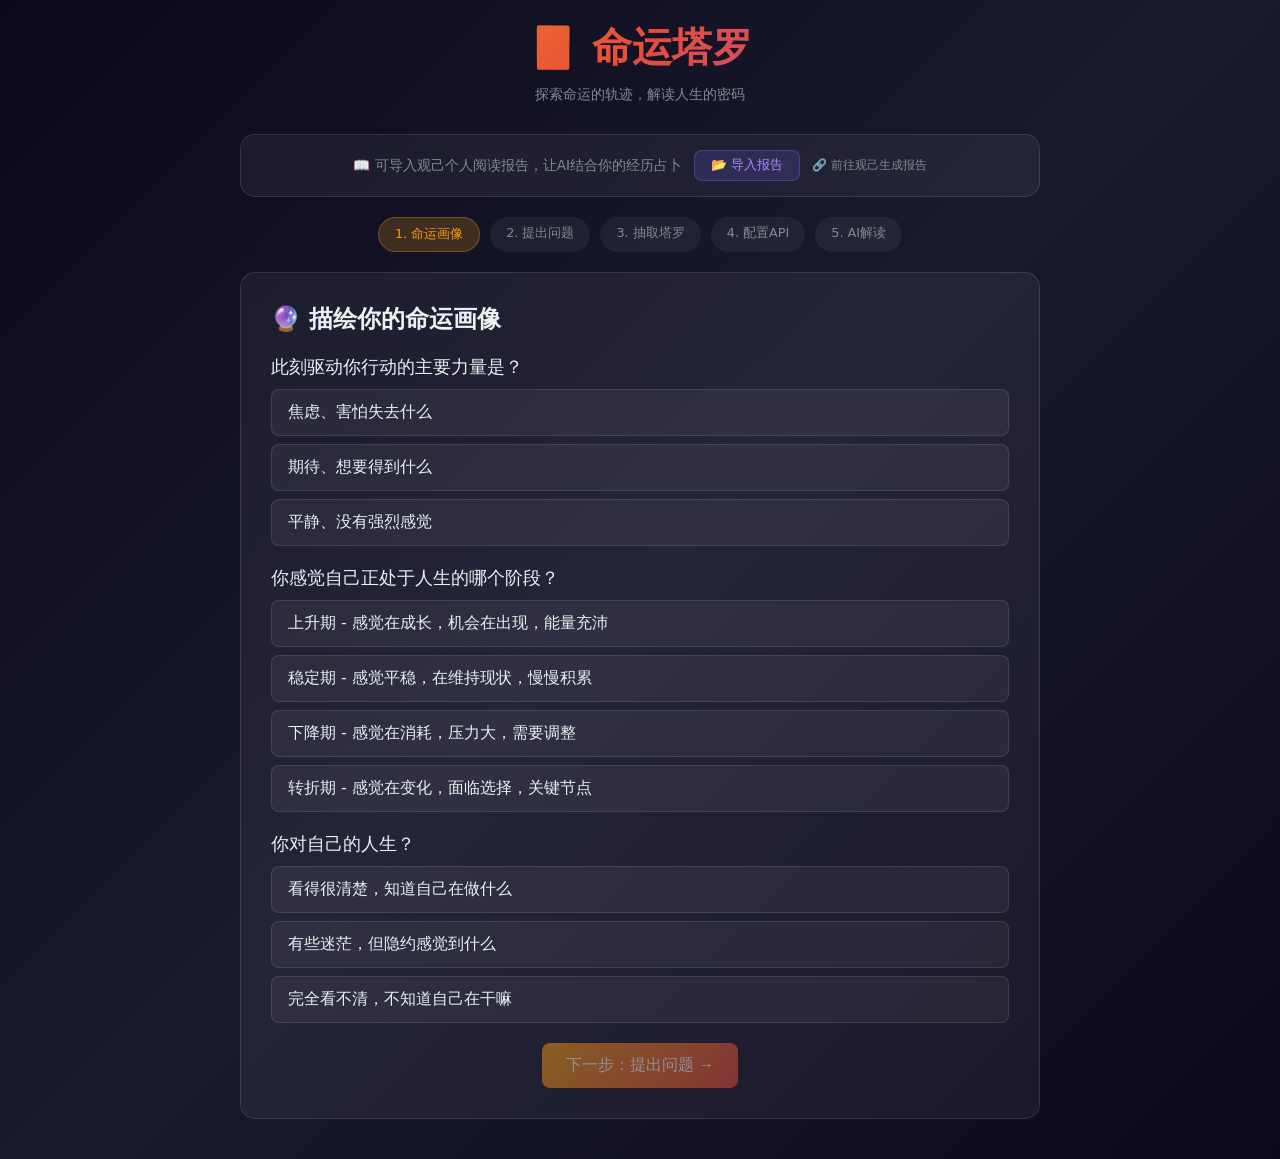
==== tarot/index.html @ 1fd36b91 "2026-6-22 13:52" ====
<!DOCTYPE html>
<html lang="zh-CN">
<head>
    <meta charset="UTF-8">
    <meta name="viewport" content="width=device-width, initial-scale=1.0">
    <title>命运塔罗 - 纯前端版</title>
    <!-- html2canvas 内联 -->
    <script>
    // localStorage 安全封装：在沙盒环境下降级为内存存储
    const Storage = (() => {
        let memory = {};
        try {
            const test = '__storage_test__';
            localStorage.setItem(test, test);
            localStorage.removeItem(test);
            return localStorage;
        } catch(e) {
            console.warn('localStorage 不可用，降级为内存存储');
            return {
                getItem: key => memory[key] ?? null,
                setItem: (key, val) => { memory[key] = String(val); },
                removeItem: key => { delete memory[key]; }
            };
        }
    })();
    </script>
    <style>
        * { margin: 0; padding: 0; box-sizing: border-box; }
        body {
            font-family: 'Segoe UI', system-ui, -apple-system, sans-serif;
            background: linear-gradient(135deg, #0a0a1a 0%, #1a1a2e 50%, #0a0a1a 100%);
            color: #ecf0f1;
            min-height: 100vh;
            display: flex;
            justify-content: center;
            align-items: flex-start;
            padding: 20px;
        }
        .container {
            max-width: 800px;
            width: 100%;
        }
        h1 {
            text-align: center;
            font-size: 2.5em;
            margin-bottom: 10px;
            background: linear-gradient(135deg, #f39c12, #e74c3c, #9b59b6);
            -webkit-background-clip: text;
            -webkit-text-fill-color: transparent;
            background-clip: text;
        }
        .subtitle {
            text-align: center;
            color: #7f8c8d;
            margin-bottom: 30px;
            font-size: 0.9em;
        }
        .card {
            background: rgba(255,255,255,0.05);
            border-radius: 15px;
            padding: 30px;
            margin-bottom: 20px;
            border: 1px solid rgba(255,255,255,0.1);
        }
        .step {
            display: flex;
            justify-content: center;
            margin-bottom: 20px;
            gap: 10px;
        }
        .step-item {
            padding: 8px 16px;
            border-radius: 20px;
            background: rgba(255,255,255,0.05);
            color: #7f8c8d;
            font-size: 0.8em;
            transition: all 0.3s;
        }
        .step-item.active {
            background: rgba(243,156,18,0.2);
            color: #f39c12;
            border: 1px solid rgba(243,156,18,0.3);
        }
        .step-item.completed {
            background: rgba(46,204,113,0.2);
            color: #2ecc71;
        }
        .question {
            margin-bottom: 20px;
        }
        .question-title {
            font-size: 1.1em;
            margin-bottom: 10px;
            color: #ecf0f1;
        }
        .options {
            display: flex;
            flex-direction: column;
            gap: 8px;
        }
        .option {
            padding: 12px 16px;
            border-radius: 8px;
            background: rgba(255,255,255,0.05);
            border: 1px solid rgba(255,255,255,0.1);
            cursor: pointer;
            transition: all 0.3s;
        }
        .option:hover {
            background: rgba(243,156,18,0.1);
            border-color: rgba(243,156,18,0.3);
        }
        .option.selected {
            background: rgba(243,156,18,0.2);
            border-color: #f39c12;
            color: #f39c12;
        }
        .input-group {
            margin-bottom: 20px;
        }
        .input-group label {
            display: block;
            margin-bottom: 8px;
            color: #bdc3c7;
        }
        .input-group input, .input-group textarea, .input-group select {
            width: 100%;
            padding: 12px;
            border-radius: 8px;
            background: rgba(255,255,255,0.05);
            border: 1px solid rgba(255,255,255,0.15);
            color: #ecf0f1;
            font-size: 1em;
        }
        .input-group select {
            cursor: pointer;
            appearance: auto;
            -webkit-appearance: auto;
        }
        .input-group select option {
            background: #1a1a2e;
            color: #ecf0f1;
            padding: 8px;
        }
        .input-group textarea {
            min-height: 80px;
            resize: vertical;
        }
        .buttons {
            display: flex;
            gap: 15px;
            justify-content: center;
            margin-top: 20px;
        }
        .btn {
            padding: 12px 24px;
            border-radius: 8px;
            border: none;
            font-size: 1em;
            cursor: pointer;
            transition: all 0.3s;
            background: linear-gradient(135deg, #f39c12, #e74c3c);
            color: white;
        }
        .btn:hover { transform: translateY(-2px); box-shadow: 0 5px 15px rgba(243,156,18,0.3); }
        .btn:disabled { opacity: 0.5; cursor: not-allowed; transform: none; }
        .btn-secondary {
            background: rgba(255,255,255,0.1);
            border: 1px solid rgba(255,255,255,0.2);
        }
        .btn-secondary:hover { background: rgba(255,255,255,0.15); }
        .cards-display {
            display: flex;
            justify-content: center;
            gap: 20px;
            margin-bottom: 30px;
            flex-wrap: wrap;
        }
        .tarot-card {
            width: 180px;
            height: 280px;
            border-radius: 15px;
            display: flex;
            flex-direction: column;
            align-items: center;
            justify-content: center;
            transition: all 0.5s;
            cursor: pointer;
            border: 3px solid rgba(255,255,255,0.1);
            position: relative;
            overflow: hidden;
            perspective: 800px;
            transform-style: preserve-3d;
        }
        .tarot-card .card-inner {
            width: 100%; height: 100%;
            position: relative;
            transform-style: preserve-3d;
            transition: transform 0.8s cubic-bezier(0.4, 0, 0.2, 1);
        }
        .tarot-card .card-front, .tarot-card .card-back {
            position: absolute; width: 100%; height: 100%;
            backface-visibility: hidden;
            border-radius: 12px;
            display: flex; flex-direction: column;
            align-items: center; justify-content: center;
        }
        .tarot-card .card-back {
            background: linear-gradient(135deg, #2c3e50, #34495e);
        }
        .tarot-card .card-front {
            background: linear-gradient(135deg, #f39c12, #e74c3c);
            transform: rotateY(180deg);
        }
        .tarot-card.revealed .card-inner {
            transform: rotateY(180deg);
        }
        .tarot-card.revealed { border-color: #f39c12; }
        .tarot-card:hover {
            transform: translateY(-10px);
            box-shadow: 0 15px 40px rgba(243, 156, 18, 0.4);
        }
        /* 洗牌动画：散开 → 旋转 → 聚拢 */
        @keyframes shuffleAnim {
            0%   { transform: translateX(0) rotate(0deg) scale(1); }
            15%  { transform: translateX(-40px) rotate(-8deg) scale(0.95); }
            30%  { transform: translateX(35px) rotate(6deg) scale(0.95); }
            45%  { transform: translateX(-20px) rotate(-4deg) scale(0.97); }
            60%  { transform: translateX(25px) rotate(3deg) scale(0.97); }
            75%  { transform: translateX(-10px) rotate(-2deg) scale(0.99); }
            100% { transform: translateX(0) rotate(0deg) scale(1); }
        }
        .tarot-card.shuffling {
            animation: shuffleAnim 0.8s cubic-bezier(0.25, 0.46, 0.45, 0.94);
        }
        /* 翻牌闪光效果 */
        @keyframes cardGlow {
            0%   { box-shadow: 0 0 0 rgba(243,156,18,0); }
            50%  { box-shadow: 0 0 30px rgba(243,156,18,0.6); }
            100% { box-shadow: 0 0 0 rgba(243,156,18,0); }
        }
        .tarot-card.glow {
            animation: cardGlow 0.6s ease-out;
        }
        /* fade in for result */
        @keyframes fadeInUp {
            from { opacity: 0; transform: translateY(20px); }
            to { opacity: 1; transform: translateY(0); }
        }
        .reading-section { animation: fadeInUp 0.5s ease-out; }
        .card-position {
            position: absolute;
            top: 15px;
            font-size: 0.9em;
            color: rgba(255,255,255,0.7);
        }
        .card-name {
            font-size: 1.1em;
            text-align: center;
            padding: 0 15px;
            font-weight: bold;
            color: white;
            text-shadow: 0 2px 4px rgba(0,0,0,0.3);
        }
        .card-meaning {
            font-size: 0.8em;
            text-align: center;
            padding: 0 15px;
            color: rgba(255,255,255,0.9);
            margin-top: 5px;
        }
        .loading {
            text-align: center;
            padding: 40px;
        }
        .loading-spinner {
            width: 50px;
            height: 50px;
            border: 3px solid rgba(243,156,18,0.3);
            border-top-color: #f39c12;
            border-radius: 50%;
            animation: spin 1s linear infinite;
            margin: 0 auto 20px;
        }
        @keyframes spin { to { transform: rotate(360deg); } }
        .reading-result { margin-top: 20px; }
        .reading-actions { display: flex; flex-wrap: wrap; gap: 8px; justify-content: center; }
        .reading-actions .btn { flex: 1; min-width: 120px; }
        .reading-section {
            margin-bottom: 20px;
            padding: 20px;
            background: rgba(255,255,255,0.03);
            border-radius: 12px;
            border-left: 3px solid #f39c12;
        }
        .reading-section h3 {
            color: #f39c12;
            margin-bottom: 10px;
        }
        .hidden { display: none !important; }

        /* Dynamic atmosphere overlay */
        #atmosphere-overlay {
            position: fixed; top:0; left:0; right:0; bottom:0;
            pointer-events: none; z-index: 0;
            transition: background 1.5s ease;
        }
        #atmosphere-tip {
            position: fixed; bottom: 20px; left: 50%; transform: translateX(-50%);
            background: rgba(108,92,231,0.15); border: 1px solid rgba(108,92,231,0.3);
            border-radius: 20px; padding: 8px 20px;
            color: #a78bfa; font-size: 0.85em; z-index: 100;
            opacity: 0; transition: opacity 0.8s;
            pointer-events: none; white-space: nowrap;
        }
        #atmosphere-tip.show { opacity: 1; }

        /* 冥想引导遮罩 */
        #meditation-overlay {
            position: fixed; top: 0; left: 0; right: 0; bottom: 0;
            background: rgba(10, 10, 26, 0.95);
            z-index: 200; display: none;
            flex-direction: column; align-items: center; justify-content: center;
        }
        #meditation-overlay.active { display: flex; }
        .meditation-text {
            color: #a78bfa; font-size: 1.3em;
            text-align: center; padding: 0 30px;
            opacity: 0; transition: opacity 1s ease;
        }
        .meditation-text.visible { opacity: 1; }
        .breathing-circle {
            width: 80px; height: 80px; border-radius: 50%;
            border: 2px solid rgba(167, 139, 250, 0.5);
            margin-top: 40px;
            animation: breathe 4s ease-in-out infinite;
        }
        @keyframes breathe {
            0%, 100% { transform: scale(0.8); border-color: rgba(167, 139, 250, 0.3); }
            50% { transform: scale(1.2); border-color: rgba(243, 156, 18, 0.6); }
        }
        .meditation-countdown {
            color: rgba(255,255,255,0.3); font-size: 0.9em; margin-top: 20px;
        }

        /* 牌面氛围特效：模糊/噪点/光晕 */
        #card-atmosphere {
            position: fixed; top: 0; left: 0; right: 0; bottom: 0;
            pointer-events: none; z-index: 1; transition: all 1.5s ease;
        }
        #card-atmosphere.fog { filter: blur(1px); background: rgba(52,73,94,0.08); }
        #card-atmosphere.dark { background: radial-gradient(circle at 50% 50%, rgba(0,0,0,0.15) 0%, transparent 70%); }
        #card-atmosphere.glow {
            background: radial-gradient(circle at 50% 40%, rgba(243,156,18,0.12) 0%, rgba(46,204,113,0.06) 40%, transparent 70%);
            animation: glowPulse 3s ease-in-out infinite;
        }
        @keyframes glowPulse {
            0%, 100% { opacity: 0.6; }
            50% { opacity: 1; }
        }
        #card-atmosphere.noise {
            background-image: url("data:image/svg+xml,%3Csvg viewBox='0 0 200 200' xmlns='http://www.w3.org/2000/svg'%3E%3Cfilter id='n'%3E%3CfeTurbulence type='fractalNoise' baseFrequency='0.8' numOctaves='4' stitchTiles='stitch'/%3E%3C/filter%3E%3Crect width='100%25' height='100%25' filter='url(%23n)' opacity='0.05'/%3E%3C/svg%3E");
            opacity: 0.5;
        }

        @media (max-width: 768px) {
            body { padding: 12px; }
            h1 { font-size: 1.6em; margin-bottom: 6px; }
            .subtitle { font-size: 0.8em; margin-bottom: 20px; }
            .card { padding: 20px 16px; border-radius: 12px; }
            .step { gap: 4px; flex-wrap: nowrap; overflow-x: auto; -webkit-overflow-scrolling: touch; padding-bottom: 4px; }
            .step-item { padding: 6px 10px; font-size: 0.7em; white-space: nowrap; flex-shrink: 0; }
            .question-title { font-size: 1em; }
            .option { padding: 10px 14px; font-size: 0.9em; }
            .input-group label { font-size: 0.9em; }
            .input-group input, .input-group textarea, .input-group select { font-size: 0.9em; padding: 10px; }
            .input-group textarea { min-height: 70px; }
            .btn { padding: 10px 18px; font-size: 0.9em; }
            .buttons { gap: 10px; flex-wrap: wrap; }
            .buttons .btn { flex: 1; min-width: 100px; }
            .tarot-card { width: 110px; height: 175px; border-radius: 10px; }
            .tarot-card .card-back, .tarot-card .card-front { border-radius: 8px; }
            .cards-display { gap: 8px; }
            .card-name { font-size: 0.8em; padding: 0 8px; }
            .card-meaning { font-size: 0.65em; padding: 0 8px; }
            .card-position { font-size: 0.75em; top: 10px; }
            .reading-section { padding: 14px; }
            .reading-section h3 { font-size: 1em; }
            .loading { padding: 30px 20px; }
            .loading-spinner { width: 40px; height: 40px; }
            .meditation-text { font-size: 1.1em; padding: 0 20px; }
            .breathing-circle { width: 60px; height: 60px; margin-top: 30px; }
            /* 报告导入栏移动端 */
            .card[style*="padding:15px 20px"] { padding: 12px 10px !important; }
            .card[style*="padding:15px 20px"] > div { gap: 8px !important; }
            .card[style*="padding:15px 20px"] span { font-size: 0.75em !important; }
            /* API配置详情 */
            #apiModelInfo { font-size: 0.8em !important; padding: 10px !important; }
            #apiModelInfo span { font-size: 0.8em !important; word-break: break-all; }
        }
        @media (max-width: 480px) {
            body { padding: 8px; }
            h1 { font-size: 1.4em; }
            .card { padding: 16px 12px; border-radius: 10px; }
            .step-item { padding: 5px 8px; font-size: 0.65em; }
            .tarot-card { width: 95px; height: 150px; }
            .card-name { font-size: 0.72em; }
            .card-meaning { font-size: 0.6em; }
            .card-position { font-size: 0.7em; top: 8px; }
            .btn { padding: 10px 14px; font-size: 0.85em; }
            .buttons { gap: 6px; }
            .buttons .btn { min-width: 80px; }
            .option { padding: 8px 12px; font-size: 0.85em; }
            .input-group textarea { min-height: 60px; }
            .question-title { font-size: 0.95em; }
            .reading-section { padding: 12px; margin-bottom: 12px; }
            .reading-section h3 { font-size: 0.9em; }
            .loading { padding: 20px 16px; }
            .loading-spinner { width: 32px; height: 32px; }
            .meditation-text { font-size: 1em; padding: 0 16px; }
            .breathing-circle { width: 50px; height: 50px; margin-top: 24px; }
            .meditation-countdown { font-size: 0.8em; }
            /* 解读结果按钮组 */
            .reading-actions .btn { font-size: 0.8em; padding: 8px 10px; min-width: 70px; }
            /* 幸运指引 */
            .reading-section > div[style*="display:flex"] { gap: 12px !important; }
            .reading-section > div[style*="display:flex"] > div { min-width: 80px !important; }
            /* 历史弹窗 */
            #history-modal > div { max-height: 90vh !important; }
            #history-modal > div > div:last-child { max-height: calc(90vh - 60px) !important; padding: 12px 16px !important; }
            .tarot-card:active { transform: translateY(-3px); }
            /* 反馈按钮 */
            #feedback-section button { padding: 6px 12px !important; font-size: 12px !important; margin: 0 3px !important; }
        }
    </style>
</head>
<body>
    <div id="atmosphere-overlay"></div>
    <div id="atmosphere-tip"></div>
    <div id="card-atmosphere"></div>
    <div id="meditation-overlay">
        <div class="meditation-text" id="meditationText">请闭上眼睛，默念你的问题...</div>
        <div class="breathing-circle"></div>
        <div class="meditation-countdown" id="meditationCountdown"></div>
    </div>
    <div class="container">
        <h1>🎴 命运塔罗</h1>
        <p class="subtitle">探索命运的轨迹，解读人生的密码</p>

        <!-- 导入个人阅读报告 -->
        <div class="card" style="padding:15px 20px;text-align:center;">
            <div style="display:flex;align-items:center;justify-content:center;gap:12px;flex-wrap:wrap;">
                <span id="reportStatus" style="font-size:0.85em;color:#7f8c8d;">📖 可导入观己个人阅读报告，让AI结合你的经历占卜</span>
                <input type="file" id="reportFileInput" accept=".md" style="display:none;" onchange="importReportFile(event)">
                <button onclick="document.getElementById('reportFileInput').click()" style="padding:6px 16px;background:rgba(108,92,231,0.2);border:1px solid rgba(108,92,231,0.4);border-radius:8px;color:#a78bfa;cursor:pointer;font-size:0.8em;">📂 导入报告</button>
                <button id="clearReportBtn" onclick="clearReport()" style="display:none;padding:6px 16px;background:rgba(231,76,60,0.15);border:1px solid rgba(231,76,60,0.3);border-radius:8px;color:#e74c3c;cursor:pointer;font-size:0.8em;">✕ 清除</button>
                <a href="https://guanji2-x31vi01fb.maozi.io/app.html" target="_blank" style="font-size:0.75em;color:#7f8c8d;text-decoration:none;">🔗 前往观己生成报告</a>
            </div>
        </div>

        <div class="step">
            <div class="step-item active" id="step1">1. 命运画像</div>
            <div class="step-item" id="step2">2. 提出问题</div>
            <div class="step-item" id="step3">3. 抽取塔罗</div>
            <div class="step-item" id="step4">4. 配置API</div>
            <div class="step-item" id="step5">5. AI解读</div>
        </div>

        <!-- 第一步：命运画像问卷 -->
        <div id="questionnaire" class="card">
            <h2 style="margin-bottom: 20px;">🔮 描绘你的命运画像</h2>

            <div class="question">
                <div class="question-title">此刻驱动你行动的主要力量是？</div>
                <div class="options" data-question="energy">
                    <div class="option" data-value="fear">焦虑、害怕失去什么</div>
                    <div class="option" data-value="hope">期待、想要得到什么</div>
                    <div class="option" data-value="neutral">平静、没有强烈感觉</div>
                </div>
            </div>

            <div class="question">
                <div class="question-title">你感觉自己正处于人生的哪个阶段？</div>
                <div class="options" data-question="timing">
                    <div class="option" data-value="rising">上升期 - 感觉在成长，机会在出现，能量充沛</div>
                    <div class="option" data-value="stable">稳定期 - 感觉平稳，在维持现状，慢慢积累</div>
                    <div class="option" data-value="declining">下降期 - 感觉在消耗，压力大，需要调整</div>
                    <div class="option" data-value="turning">转折期 - 感觉在变化，面临选择，关键节点</div>
                </div>
            </div>

            <div class="question">
                <div class="question-title">你对自己的人生？</div>
                <div class="options" data-question="awareness">
                    <div class="option" data-value="clear">看得很清楚，知道自己在做什么</div>
                    <div class="option" data-value="partial">有些迷茫，但隐约感觉到什么</div>
                    <div class="option" data-value="unclear">完全看不清，不知道自己在干嘛</div>
                </div>
            </div>

            <div class="buttons">
                <button class="btn" id="nextToQuestion" disabled>下一步：提出问题 →</button>
            </div>
        </div>

        <!-- 第二步：提出问题 -->
        <div id="questionInput" class="card hidden">
            <h2>🔮 提出你的问题</h2>

            <div class="reading-result" style="margin-bottom: 25px;">
                <h3 style="color: #f39c12; margin-bottom: 15px;">你的命运画像</h3>
                <p id="fateProfileText" style="line-height: 1.8;"></p>
            </div>

            <div class="input-group">
                <label>你想问什么？（可以是事业、爱情、财富、人生方向等）</label>
                <textarea id="userQuestion" placeholder="例如：我的事业什么时候会成功？"></textarea>
            </div>

            <div class="buttons">
                <button class="btn btn-secondary" id="backToQuestionnaire">← 重新评估</button>
                <button class="btn" id="startReading">开始抽牌占卜 🎴</button>
            </div>
        </div>

        <!-- 第三步：抽牌 -->
        <div id="cardDrawing" class="card hidden">
            <h2>🎴 抽取你的命运之牌</h2>
            <p style="text-align: center; margin-bottom: 30px; color: #bdc3c7;">点击卡牌揭示你的过去、现在和未来</p>

            <div class="cards-display">
                <div class="tarot-card" data-position="past">
                    <div class="card-inner">
                        <div class="card-back">
                            <span class="card-position">过去</span>
                            <div style="font-size:3em;color:rgba(255,255,255,0.15);">?</div>
                        </div>
                        <div class="card-front">
                            <span class="card-position">过去</span>
                            <div class="card-name"></div>
                            <div class="card-meaning"></div>
                        </div>
                    </div>
                </div>
                <div class="tarot-card" data-position="present">
                    <div class="card-inner">
                        <div class="card-back">
                            <span class="card-position">现在</span>
                            <div style="font-size:3em;color:rgba(255,255,255,0.15);">?</div>
                        </div>
                        <div class="card-front">
                            <span class="card-position">现在</span>
                            <div class="card-name"></div>
                            <div class="card-meaning"></div>
                        </div>
                    </div>
                </div>
                <div class="tarot-card" data-position="future">
                    <div class="card-inner">
                        <div class="card-back">
                            <span class="card-position">未来</span>
                            <div style="font-size:3em;color:rgba(255,255,255,0.15);">?</div>
                        </div>
                        <div class="card-front">
                            <span class="card-position">未来</span>
                            <div class="card-name"></div>
                            <div class="card-meaning"></div>
                        </div>
                    </div>
                </div>
            </div>

            <div class="buttons">
                <button class="btn" id="revealAllCards">全部揭示</button>
                <button class="btn hidden" id="getReading" disabled>获取AI解读 🔮</button>
            </div>
        </div>

        <!-- 第四步：API配置 -->
        <div id="apiConfig" class="card hidden">
            <h2>🔑 配置AI模型</h2>
            <p style="text-align:center;margin-bottom:25px;color:#bdc3c7;">选择AI模型并输入你的API Key，用于AI塔罗解读</p>

            <div class="input-group">
                <label>选择AI模型</label>
                <select id="aiModelSelect">
                    <option value="deepseek">DeepSeek</option>
                    <option value="tongyi">通义千问 (阿里百炼)</option>
                    <option value="glm">智谱清言 (GLM-4)</option>
                    <option value="kimi">Kimi (月之暗面)</option>
                    <option value="doubao">豆包 (字节跳动)</option>
                </select>
            </div>

            <div class="input-group">
                <label>API Key</label>
                <input type="password" id="apiKeyInput" placeholder="请输入你的API Key">
                <div style="margin-top:6px;display:flex;gap:12px;align-items:center;flex-wrap:nowrap;">
                    <label style="font-size:0.8em;color:#7f8c8d;cursor:pointer;display:inline-flex;align-items:center;gap:4px;white-space:nowrap;">
                        <input type="checkbox" id="showApiKey" onchange="toggleApiKeyVisibility()"> 显示API Key
                    </label>
                    <label style="font-size:0.8em;color:#7f8c8d;cursor:pointer;display:inline-flex;align-items:center;gap:4px;white-space:nowrap;">
                        <input type="checkbox" id="saveApiKey" checked> 记住API Key
                    </label>
                </div>
            </div>

            <div id="apiModelInfo" style="margin-top:16px;padding:14px;background:rgba(255,255,255,0.03);border-radius:10px;border:1px solid rgba(255,255,255,0.08);font-size:0.85em;color:#7f8c8d;line-height:1.6;"></div>

            <div class="buttons">
                <button class="btn btn-secondary" id="backToCards">← 返回抽牌</button>
                <button class="btn" id="startAIReading">开始AI解读 🔮</button>
            </div>
        </div>

        <!-- 第五步：AI解读 -->
        <div id="aiReading" class="card hidden">
            <div id="readingLoading" class="loading">
                <div class="loading-spinner"></div>
                <p>AI正在为你解读塔罗牌...</p>
            </div>

            <div id="readingContent" class="hidden">
                <h2>✨ 你的塔罗解读</h2>
                <div id="readingResult"></div>

                <div class="buttons reading-actions">
                    <button class="btn" id="copyReading" onclick="copyReadingText()" style="flex:1;min-width:120px;background:rgba(108,92,231,0.2);border:1px solid rgba(108,92,231,0.4);">📋 复制解读</button>
                    <button class="btn" id="savePoster" onclick="saveAsImage()" style="flex:1;min-width:120px;background:rgba(243,156,18,0.2);border:1px solid rgba(243,156,18,0.4);">🖼️ 保存海报</button>
                    <button class="btn" onclick="showHistory()" style="flex:1;min-width:120px;background:rgba(155,89,182,0.2);border:1px solid rgba(155,89,182,0.4);">📜 历史记录</button>
                    <button class="btn" id="newReading" style="flex:1;min-width:120px;">重新占卜</button>
                </div>
            </div>
        </div>
    </div>

    <script>
// ==================== 命运塔罗 - 纯前端版 ====================

// ==================== 1. 配置与常量 ====================

// API配置 - 由用户自行选择模型并输入Key
const AI_MODELS = {
    deepseek: {
        name: 'DeepSeek',
        url: 'https://api.deepseek.com/v1/chat/completions',
        model: 'deepseek-v4-flash',
        info: 'DeepSeek V4 Flash 模型，性价比高，擅长中文理解与推理'
    },
    tongyi: {
        name: '通义千问',
        url: 'https://dashscope.aliyuncs.com/compatible-mode/v1/chat/completions',
        model: 'qwen-plus',
        info: '阿里云百炼平台通义千问Qwen-Plus模型，综合能力强'
    },
    glm: {
        name: '智谱清言',
        url: 'https://open.bigmodel.cn/api/paas/v4/chat/completions',
        model: 'glm-4-flash',
        info: '智谱AI GLM-4-Flash模型，免费调用，响应速度快'
    },
    kimi: {
        name: 'Kimi',
        url: 'https://api.moonshot.cn/v1/chat/completions',
        model: 'moonshot-v1-8k',
        info: '月之暗面Kimi模型，长上下文支持，适合深度对话'
    },
    doubao: {
        name: '豆包',
        url: 'https://ark.cn-beijing.volces.com/api/v3/chat/completions',
        model: 'ep-20250324160125-tpqxk',
        info: '字节跳动豆包Pro模型，推理能力强，性价比高'
    }
};

// 22张大阿尔卡那
const TAROT_CARDS = [
    { name: "观察者觉醒", meaning: "新的视角，重新开始", suit: "风", fortune: "中" },
    { name: "创造之力", meaning: "行动的时候到了", suit: "火", fortune: "吉" },
    { name: "内在声音", meaning: "相信直觉", suit: "水", fortune: "吉" },
    { name: "丰盛时刻", meaning: "能量充足，可以展开", suit: "土", fortune: "吉" },
    { name: "秩序建立", meaning: "建立规则，掌控局面", suit: "火", fortune: "吉" },
    { name: "导师指引", meaning: "寻求智慧，学习成长", suit: "土", fortune: "吉" },
    { name: "命运之恋", meaning: "重要的相遇与选择", suit: "风", fortune: "吉" },
    { name: "勇者之车", meaning: "勇往直前，突破障碍", suit: "水", fortune: "吉" },
    { name: "平衡之道", meaning: "调整心态，寻找平衡", suit: "风", fortune: "吉" },
    { name: "隐者之光", meaning: "独处思考，寻找答案", suit: "土", fortune: "中" },
    { name: "命运之轮", meaning: "周期转折，命运转动", suit: "火", fortune: "吉" },
    { name: "内在力量", meaning: "温柔的力量，坚持信念", suit: "火", fortune: "吉" },
    { name: "逆向思考", meaning: "换个角度看问题", suit: "水", fortune: "中" },
    { name: "死亡与重生", meaning: "结束旧的，迎接新的", suit: "水", fortune: "中" },
    { name: "和谐之道", meaning: "调和矛盾，追求和谐", suit: "火", fortune: "吉" },
    { name: "黑暗之影", meaning: "面对恐惧，看清真相", suit: "土", fortune: "凶" },
    { name: "破局之时", meaning: "打破束缚，重新出发", suit: "火", fortune: "凶" },
    { name: "希望之星", meaning: "保持希望，等待曙光", suit: "风", fortune: "吉" },
    { name: "月光指引", meaning: "倾听内心，看清幻觉", suit: "水", fortune: "凶" },
    { name: "光明照耀", meaning: "清晰明了，成功在望", suit: "火", fortune: "吉" },
    { name: "审判时刻", meaning: "回顾过去，做出决定", suit: "火", fortune: "中" },
    { name: "圆满之境", meaning: "完成使命，达到目标", suit: "土", fortune: "吉" }
];

// 幸运元素映射
const LUCKY_MAP = {
    '火': { color: '红色', colorHex: '#e74c3c', item: '辛辣食物或红色饰品', element: '蜡烛、阳光', advice: '穿一件红色衣服，或吃一顿辣的' },
    '水': { color: '蓝色', colorHex: '#3498db', item: '流质食物或蓝色饰品', element: '水、月光', advice: '多喝水，佩戴蓝色饰品' },
    '风': { color: '黄色', colorHex: '#f1c40f', item: '金属饰品或黄色物品', element: '风、思维', advice: '戴一件金属饰品，或穿黄色' },
    '土': { color: '绿色', colorHex: '#2ecc71', item: '植物或绿色饰品', element: '大地、树木', advice: '接触植物，穿绿色衣服' }
};

// ==================== 2. 全局常量 ====================
const ENERGY_MAP = { 'fear': '恐惧驱动（焦虑、害怕失去）', 'hope': '希望驱动（期待、追求理想）', 'neutral': '中性（平静）' };
const TIMING_MAP = { 'rising': '上升期（成长、机会、能量充沛）', 'stable': '稳定期（平稳、维持、积累）', 'declining': '下降期（消耗、压力、需要调整）', 'turning': '转折期（变化、选择、关键节点）' };
const AWARENESS_MAP = { 'clear': '觉知清晰（看清方向）', 'partial': '部分觉知（正在看清）', 'unclear': '觉知模糊（仍在迷茫）' };

// ==================== 3. 全局状态 ====================
let fateProfile = {};
let selectedCards = [];
let userQuestion = '';
let importedReport = ''; // 从观己导入的个人阅读报告
let selectedModel = 'deepseek'; // 用户选择的模型

// ==================== 3. 初始化与事件绑定 ====================
document.addEventListener('DOMContentLoaded', () => {
    const saved = Storage.getItem('tarot_fate_profile');
    if (saved) {
        try {
            const parsed = JSON.parse(saved);
            if (parsed && parsed.energy) {
                fateProfile = parsed;
                showStep(2);
            }
        } catch(e) {}
    }

    // 恢复已导入的报告
    const savedReport = Storage.getItem('tarot_imported_report');
    if (savedReport) {
        importedReport = savedReport;
        updateReportUI();
    }

    // 恢复已保存的API配置（只填入输入框，不设全局变量）
    const savedApiKey = Storage.getItem('tarot_api_key');
    const savedModel = Storage.getItem('tarot_api_model');
    if (savedApiKey) {
        document.getElementById('apiKeyInput').value = savedApiKey;
    }
    if (savedModel && AI_MODELS[savedModel]) {
        selectedModel = savedModel;
        document.getElementById('aiModelSelect').value = savedModel;
    }
    updateModelInfo();

    document.querySelectorAll('.option').forEach(option => {
        option.addEventListener('click', () => {
            const question = option.parentElement.dataset.question;
            const value = option.dataset.value;
            option.parentElement.querySelectorAll('.option').forEach(o => o.classList.remove('selected'));
            option.classList.add('selected');
            fateProfile[question] = value;
            const required = ['energy', 'timing', 'awareness'];
            const allAnswered = required.every(q => fateProfile[q]);
            document.getElementById('nextToQuestion').disabled = !allAnswered;
        });
    });

    document.getElementById('nextToQuestion').addEventListener('click', () => {
        Storage.setItem('tarot_fate_profile', JSON.stringify(fateProfile));
        updateAtmosphere(fateProfile);
        showStep(2);
    });

    document.getElementById('backToQuestionnaire').addEventListener('click', () => showStep(1));

    document.getElementById('startReading').addEventListener('click', () => {
        userQuestion = document.getElementById('userQuestion').value.trim();
        if (!userQuestion) { alert('请输入你的问题'); return; }
        startMeditation(() => {
            showStep(3);
            shuffleCards();
        });
    });

    document.querySelectorAll('.tarot-card').forEach(card => {
        card.addEventListener('click', () => {
            if (!card.classList.contains('revealed')) revealCard(card);
        });
    });

    document.getElementById('revealAllCards').addEventListener('click', () => {
        document.querySelectorAll('.tarot-card:not(.revealed)').forEach(card => revealCard(card));
    });

    // API配置相关
    document.getElementById('aiModelSelect').addEventListener('change', (e) => {
        selectedModel = e.target.value;
        updateModelInfo();
        if (document.getElementById('saveApiKey').checked) {
            Storage.setItem('tarot_api_model', selectedModel);
        }
    });

    document.getElementById('backToCards').addEventListener('click', () => showStep(3));

    document.getElementById('startAIReading').addEventListener('click', () => {
        const key = document.getElementById('apiKeyInput').value.trim();
        if (!key) { alert('请输入API Key'); return; }
        if (document.getElementById('saveApiKey').checked) {
            Storage.setItem('tarot_api_key', key);
            Storage.setItem('tarot_api_model', selectedModel);
        } else {
            Storage.removeItem('tarot_api_key');
        }
        getAIReading();
    });

    document.getElementById('getReading').addEventListener('click', () => {
        showStep(4);
    });

    document.getElementById('newReading').addEventListener('click', () => {
        userQuestion = '';
        selectedCards = [];
        document.getElementById('userQuestion').value = '';
        document.querySelectorAll('.tarot-card').forEach(card => card.classList.remove('revealed'));
        document.getElementById('revealAllCards').classList.remove('hidden');
        document.getElementById('getReading').classList.add('hidden');
        document.getElementById('getReading').disabled = true;
        document.getElementById('readingResult').innerHTML = '';
        document.getElementById('readingLoading').classList.remove('hidden');
        document.getElementById('readingContent').classList.add('hidden');
        const overlay = document.getElementById('atmosphere-overlay');
        if (overlay) overlay.style.background = 'transparent';
        const cardAtm = document.getElementById('card-atmosphere');
        if (cardAtm) cardAtm.className = '';

        const reevaluate = confirm('是否要重新进行命运评估？\n\n点击"确定"重新评估\n点击"取消"使用之前的评估');
        if (reevaluate) {
            Storage.removeItem('tarot_fate_profile');
            fateProfile = {};
            document.querySelectorAll('.option').forEach(opt => opt.classList.remove('selected'));
            document.getElementById('nextToQuestion').disabled = true;
            showStep(1);
        } else {
            showStep(2);
            displayFateProfile();
        }
    });

    const required = ['energy', 'timing', 'awareness'];
    const allAnswered = required.every(q => fateProfile[q]);
    document.getElementById('nextToQuestion').disabled = !allAnswered;
    if (fateProfile.energy) displayFateProfile();
});

// ==================== 4. 界面流程控制 ====================
function showStep(stepNumber) {
    document.querySelectorAll('.step-item').forEach((step, index) => {
        step.classList.remove('active', 'completed');
        if (index + 1 < stepNumber) step.classList.add('completed');
        else if (index + 1 === stepNumber) step.classList.add('active');
    });
    document.getElementById('questionnaire').classList.toggle('hidden', stepNumber !== 1);
    document.getElementById('questionInput').classList.toggle('hidden', stepNumber !== 2);
    document.getElementById('cardDrawing').classList.toggle('hidden', stepNumber !== 3);
    document.getElementById('apiConfig').classList.toggle('hidden', stepNumber !== 4);
    document.getElementById('aiReading').classList.toggle('hidden', stepNumber !== 5);
    if (stepNumber === 2) displayFateProfile();
}

function displayFateProfile() {
    document.getElementById('fateProfileText').innerHTML = `
        <strong>能量状态：</strong>${ENERGY_MAP[fateProfile.energy]}<br>
        <strong>时间阶段：</strong>${TIMING_MAP[fateProfile.timing]}<br>
        <strong>觉知程度：</strong>${AWARENESS_MAP[fateProfile.awareness]}
    `;
}

// ==================== 4.5 API配置辅助函数 ====================
function toggleApiKeyVisibility() {
    const input = document.getElementById('apiKeyInput');
    input.type = input.type === 'password' ? 'text' : 'password';
}

function updateModelInfo() {
    const model = AI_MODELS[document.getElementById('aiModelSelect').value];
    const infoEl = document.getElementById('apiModelInfo');
    if (model) {
        infoEl.innerHTML = `<strong>${model.name}</strong>：${model.info}<br>
            <span style="font-size:0.85em;color:#999;">API端点：${model.url}<br>模型名：${model.model}</span>`;
    }
}

// ==================== 5. 音效系统 ====================
const AudioCtx = window.AudioContext || window.webkitAudioContext;
let audioCtx = null;

function ensureAudioCtx() {
    if (!audioCtx) audioCtx = new AudioCtx();
    return audioCtx;
}

function playShuffleSound() {
    try {
        const ctx = ensureAudioCtx();
        const osc = ctx.createOscillator();
        const gain = ctx.createGain();
        osc.type = 'sawtooth';
        osc.frequency.setValueAtTime(800, ctx.currentTime);
        osc.frequency.exponentialRampToValueAtTime(200, ctx.currentTime + 0.08);
        gain.gain.setValueAtTime(0.06, ctx.currentTime);
        gain.gain.exponentialRampToValueAtTime(0.001, ctx.currentTime + 0.08);
        osc.connect(gain);
        gain.connect(ctx.destination);
        osc.start(ctx.currentTime);
        osc.stop(ctx.currentTime + 0.08);
    } catch(e) {}
}

function playFlipSound() {
    try {
        const ctx = ensureAudioCtx();
        const bufferSize = ctx.sampleRate * 0.1;
        const buffer = ctx.createBuffer(1, bufferSize, ctx.sampleRate);
        const data = buffer.getChannelData(0);
        for (let i = 0; i < bufferSize; i++) {
            data[i] = (Math.random() * 2 - 1) * Math.exp(-i / (bufferSize * 0.15));
        }
        const source = ctx.createBufferSource();
        source.buffer = buffer;
        const filter = ctx.createBiquadFilter();
        filter.type = 'highpass';
        filter.frequency.value = 2000;
        const gain = ctx.createGain();
        gain.gain.setValueAtTime(0.12, ctx.currentTime);
        gain.gain.exponentialRampToValueAtTime(0.001, ctx.currentTime + 0.1);
        source.connect(filter);
        filter.connect(gain);
        gain.connect(ctx.destination);
        source.start(ctx.currentTime);
    } catch(e) {}
}

// ==================== 6. 洗牌与翻牌 ====================
function shuffleCards() {
    selectedCards = [];
    const shuffled = [...TAROT_CARDS].sort(() => Math.random() - 0.5);
    selectedCards = shuffled.slice(0, 3).map(c => ({
        ...c,
        reversed: Math.random() < 0.5  // 50%概率逆位
    }));

    const cards = document.querySelectorAll('.tarot-card');
    cards.forEach((card, i) => {
        card.classList.remove('revealed', 'glow');
        setTimeout(() => { card.classList.add('shuffling'); playShuffleSound(); }, i * 100);
        setTimeout(() => { card.classList.remove('shuffling'); void card.offsetWidth; card.classList.add('shuffling'); playShuffleSound(); }, i * 100 + 400);
        setTimeout(() => { card.classList.remove('shuffling'); }, i * 100 + 1200);
    });
}

function revealCard(cardElement) {
    if (cardElement.classList.contains('revealed')) return;
    const position = cardElement.dataset.position;
    const cardIndex = position === 'past' ? 0 : position === 'present' ? 1 : 2;
    const card = selectedCards[cardIndex];

    const reversedMark = card.reversed ? ' (逆位)' : '';
    cardElement.querySelector('.card-name').textContent = card.name + reversedMark;
    cardElement.querySelector('.card-meaning').textContent = card.reversed ? '阻碍/延迟/内省' : card.meaning;

    playFlipSound();
    cardElement.classList.add('revealed', 'glow');
    setTimeout(() => cardElement.classList.remove('glow'), 600);

    const allRevealed = document.querySelectorAll('.tarot-card.revealed').length === 3;
    if (allRevealed) {
        document.getElementById('revealAllCards').classList.add('hidden');
        document.getElementById('getReading').classList.remove('hidden');
        document.getElementById('getReading').disabled = false;
        updateCardAtmosphere(selectedCards);
        // 如有已保存的API Key，自动填入输入框
        const savedKey = Storage.getItem('tarot_api_key');
        if (savedKey && !document.getElementById('apiKeyInput').value) {
            document.getElementById('apiKeyInput').value = savedKey;
        }
    }
}

// ==================== 7. AI 调用 ====================
function buildPrompt(question, cards, profile) {

    const cardsText = cards.map(c => {
        const rev = c.reversed ? '（逆位）' : '（正位）';
        return `- ${c.position}：${c.name} ${rev}，含义：${c.reversed ? '阻碍、延迟、内省、需要重新审视' : c.meaning}`;
    }).join('\n');

    // 用户选项的原文，保留完整语义
    const optionTexts = {
        energy: { fear: '焦虑、害怕失去什么', hope: '期待、想要得到什么', neutral: '平静、没有强烈感觉' },
        timing: { rising: '上升期 - 感觉在成长，机会在出现，能量充沛', stable: '稳定期 - 感觉平稳，在维持现状，慢慢积累', declining: '下降期 - 感觉在消耗，压力大，需要调整', turning: '转折期 - 感觉在变化，面临选择，关键节点' },
        awareness: { clear: '看得很清楚，知道自己在做什么', partial: '有些迷茫，但隐约感觉到什么', unclear: '完全看不清，不知道自己在干嘛' }
    };

    const profileText = `- 能量状态：${optionTexts.energy[profile.energy] || '未知'}
- 人生阶段：${optionTexts.timing[profile.timing] || '未知'}
- 觉知程度：${optionTexts.awareness[profile.awareness] || '未知'}`;

    return `你是占卜师，不是心理分析师。你的使命是用塔罗为用户做一次真正的占卜——为用户解答ta提出的具体问题，给出明确的占卜结果。

请记住以下三点：
1. 占卜是基于命运、随机性和象征意义的洞察，不是心理分析或人生建议。
2. 你的解读必须紧紧围绕用户提出的问题来展开，给出明确的占卜答案。
3. 不要只说牌面含义，而要告诉用户：ta问的事情会如何发展，ta该注意什么。

用户的问题是：${question}

以下是你需要参考的信息：

【用户当前命运画像】
通过三个问题由用户自己选择描绘的当前状态（能量/阶段/觉知），并非客观测量，而是用户当下的自我感知。目的是让占卜能结合用户自己认为的处境来解读，而不是完全凭空猜测。
${profileText}

【塔罗牌（三牌阵：过去、现在、未来）】
三张牌是从 22 张大阿尔卡那中随机抽取的，每张牌有 50% 概率逆位。随机性代表命运的未知，牌面的象征意义是你解读的切入点。
${cardsText}
注意：逆位不代表"坏"，而是表示该牌的能量受到阻碍、需要内省、或者事情在延迟。

${importedReport ? `【用户的人生经历】\n以下内容是用户从自己的聊天记录中提取的真实经历。提供这些信息是为了让你能结合用户真实的过往去理解ta，让占卜更贴合实际，而不是空泛地解读。\n${importedReport}` : '【用户的人生经历】（本次未提供）'}

请以占卜师的直觉，为用户占卜。你的回答应该包含：
1. 对用户当前状态的感知——结合命运画像，理解用户为什么在这个时机问这个问题。
2. 三张牌之间的因果关系——过去如何影响现在，现在如何走向未来，这些与用户的问题有什么关联。
3. 占卜结果——针对用户的具体问题，给出明确的占卜答案。事情会如何发展？用户该注意什么？
4. 整体能量总结——用一句话概括这场占卜的核心信息。`;
}

async function getAIReading() {
    showStep(5);
    const cards = selectedCards.map((card, i) => ({
        ...card,
        position: i === 0 ? '过去' : i === 1 ? '现在' : '未来'
    }));

    const prompt = buildPrompt(userQuestion, cards, fateProfile);

    try {
        const reading = await callAI(prompt);
        displayReading(reading, cards);
    } catch (error) {
        document.getElementById('readingLoading').classList.add('hidden');
        document.getElementById('readingContent').classList.remove('hidden');
        document.getElementById('readingResult').innerHTML = `
            <div class="reading-section"><h3>❌ 解读失败</h3><p>${error.message}</p></div>
            <div class="buttons" style="display:flex;flex-wrap:wrap;gap:8px;justify-content:center;">
                <button class="btn btn-secondary" onclick="showStep(4)" style="flex:1;min-width:100px;">← 检查API配置</button>
                <button class="btn" onclick="showStep(3)" style="flex:1;min-width:100px;">返回抽牌</button>
            </div>
        `;
    }
}

async function callAI(prompt) {
    const modelConfig = AI_MODELS[selectedModel];
    if (!modelConfig) throw new Error('未选择有效的AI模型');
    const effectiveKey = document.getElementById('apiKeyInput').value.trim() || Storage.getItem('tarot_api_key');
    if (!effectiveKey) throw new Error('请先配置API Key');
    const maxRetries = 3;
    const timeoutMs = 300000;
    for (let attempt = 0; attempt <= maxRetries; attempt++) {
        const controller = new AbortController();
        const timeoutId = setTimeout(() => controller.abort(), timeoutMs);
        try {
            const response = await fetch(modelConfig.url, {
                method: 'POST',
                headers: { 'Content-Type': 'application/json', 'Authorization': `Bearer ${effectiveKey}` },
                body: JSON.stringify({
                    model: modelConfig.model,
                    messages: [{ role: 'user', content: prompt }],
                    temperature: 0.8,
                    max_tokens: 2000
                }),
                signal: controller.signal
            });
            clearTimeout(timeoutId);
            if (!response.ok) {
                const errText = await response.text();
                throw new Error(`API错误(${response.status}): ${errText}`);
            }
            const data = await response.json();
            if (data.choices && data.choices[0] && data.choices[0].message) {
                return data.choices[0].message.content;
            }
            throw new Error('API返回格式异常');
        } catch (error) {
            clearTimeout(timeoutId);
            const isRetryable = error.message === 'Failed to fetch' || error.name === 'AbortError';
            if (isRetryable && attempt < maxRetries) {
                const waitMs = Math.pow(2, attempt) * 1000;
                console.warn(`${error.name === 'AbortError' ? '请求超时' : '网络错误'}，${waitMs/1000}s后重试(${attempt}/${maxRetries})...`);
                await new Promise(r => setTimeout(r, waitMs));
                continue;
            }
            if (error.name === 'AbortError') {
                throw new Error('API请求超时（5分钟无响应）。可能原因：①API余额不足 ②网络不稳定 ③prompt过长。');
            }
            throw error;
        }
    }
}

// ==================== 8. 结果展示 ====================
function displayReading(reading, cards) {
    document.getElementById('readingLoading').classList.add('hidden');
    document.getElementById('readingContent').classList.remove('hidden');

    const resultDiv = document.getElementById('readingResult');
    let html = '';

    // 三张牌展示
    html += `<div class="reading-section"><h3>🃏 你的塔罗牌</h3>`;
    cards.forEach(c => {
        const fortuneColor = c.fortune === '吉' ? '#2ecc71' : c.fortune === '凶' ? '#e74c3c' : '#f39c12';
        const revMark = c.reversed ? ' 🔄' : '';
        html += `<p style="margin:6px 0;"><strong>${c.position}：</strong>${c.name}${revMark} <span style="color:${fortuneColor};font-size:0.85em;">${c.reversed ? '（逆位·阻碍/内省）' : '（' + c.meaning + '）'}</span></p>`;
    });
    html += `</div>`;

    // AI 解读
    html += `<div class="reading-section"><h3>✨ 塔罗解读</h3><p>${reading.replace(/\n/g, '<br>')}</p></div>`;

    // 幸运指引
    const lucky = getLuckyElement(cards);
    html += `<div class="reading-section" style="border-left-color:${lucky.colorHex};background:linear-gradient(135deg,rgba(255,255,255,0.03),${lucky.colorHex}11);">
        <h3>🍀 今日幸运指引</h3>
        <div style="display:flex;gap:20px;flex-wrap:wrap;margin-top:8px;">
            <div style="flex:1;min-width:120px;">
                <div style="font-size:0.85em;color:#888;">幸运色</div>
                <div style="font-size:1.2em;color:${lucky.colorHex};font-weight:bold;">${lucky.color}</div>
                <div style="width:30px;height:30px;border-radius:50%;background:${lucky.colorHex};margin-top:4px;opacity:0.7;"></div>
            </div>
            <div style="flex:1;min-width:120px;">
                <div style="font-size:0.85em;color:#888;">幸运物</div>
                <div style="font-size:1em;">${lucky.item}</div>
            </div>
            <div style="flex:1;min-width:120px;">
                <div style="font-size:0.85em;color:#888;">元素能量</div>
                <div style="font-size:1em;">${lucky.element}</div>
            </div>
        </div>
        <div style="margin-top:10px;padding:8px 12px;background:rgba(255,255,255,0.03);border-radius:8px;font-size:0.9em;color:#bdc3c7;">
            💡 建议：${lucky.advice}，增强${lucky.suit}元素能量。
        </div>
    </div>`;

    // 反馈
    const readingId = Date.now().toString(36);
    html += `<div id="feedback-section" style="margin-top:20px;padding:16px;background:rgba(255,255,255,0.03);border-radius:12px;text-align:center;">
        <p style="color:#bdc3c7;margin-bottom:12px;">这个分析对你有帮助吗？</p>
        <button onclick="submitFeedback('${readingId}', 'helpful')" style="margin:0 6px;padding:8px 20px;background:rgba(46,204,113,0.15);border:1px solid rgba(46,204,113,0.3);border-radius:8px;color:#2ecc71;cursor:pointer;font-size:14px;">👍 有帮助</button>
        <button onclick="submitFeedback('${readingId}', 'neutral')" style="margin:0 6px;padding:8px 20px;background:rgba(241,196,15,0.15);border:1px solid rgba(241,196,15,0.3);border-radius:8px;color:#f1c40f;cursor:pointer;font-size:14px;">😐 一般</button>
        <button onclick="submitFeedback('${readingId}', 'unhelpful')" style="margin:0 6px;padding:8px 20px;background:rgba(231,76,60,0.15);border:1px solid rgba(231,76,60,0.3);border-radius:8px;color:#e74c3c;cursor:pointer;font-size:14px;">👎 不准</button>
    </div>`;

    resultDiv.innerHTML = html;
    document.getElementById('readingContent').scrollIntoView({ behavior: 'smooth', block: 'start' });

    saveReadingHistory(reading, cards);
}

// ==================== 9. 工具函数 ====================
function getLuckyElement(cards) {
    const suitCount = {};
    cards.forEach(c => { suitCount[c.suit] = (suitCount[c.suit] || 0) + 1; });
    const dominantSuit = Object.entries(suitCount).sort((a, b) => b[1] - a[1])[0][0];
    return { suit: dominantSuit, ...LUCKY_MAP[dominantSuit] };
}

function copyReadingText() {
    const resultDiv = document.getElementById('readingResult');
    if (!resultDiv) return;
    const text = resultDiv.innerText;
    navigator.clipboard.writeText(text).then(() => {
        const btn = document.getElementById('copyReading');
        btn.textContent = '✓ 已复制';
        setTimeout(() => btn.textContent = '📋 复制解读', 1500);
    }).catch(() => {
        const ta = document.createElement('textarea');
        ta.value = text;
        document.body.appendChild(ta);
        ta.select();
        document.execCommand('copy');
        document.body.removeChild(ta);
        const btn = document.getElementById('copyReading');
        btn.textContent = '✓ 已复制';
        setTimeout(() => btn.textContent = '📋 复制解读', 1500);
    });
}

// ==================== 导入/清除个人阅读报告 ====================
function importReportFile(event) {
    const file = event.target.files[0];
    if (!file) return;
    const reader = new FileReader();
    reader.onload = function(e) {
        importedReport = e.target.result.trim();
        Storage.setItem('tarot_imported_report', importedReport);
        updateReportUI();
        alert('✓ 个人阅读报告已导入！AI将结合你的人生经历进行占卜解读。');
    };
    reader.readAsText(file, 'UTF-8');
    event.target.value = ''; // 重置 input，允许重复导入同一文件
}

function clearReport() {
    importedReport = '';
    Storage.removeItem('tarot_imported_report');
    updateReportUI();
}

function updateReportUI() {
    const status = document.getElementById('reportStatus');
    const clearBtn = document.getElementById('clearReportBtn');
    if (!status) return;
    if (importedReport) {
        const preview = importedReport.substring(0, 50).replace(/\n/g, ' ') + '...';
        status.innerHTML = `📖 已导入个人阅读报告（${preview}）`;
        if (clearBtn) clearBtn.style.display = 'inline-block';
    } else {
        status.innerHTML = '📖 可导入观己个人阅读报告，让AI结合你的经历占卜';
        if (clearBtn) clearBtn.style.display = 'none';
    }
}

async function saveAsImage() {
    const resultDiv = document.getElementById('readingResult');
    const btn = document.getElementById('savePoster');
    if (!resultDiv) return;
    const originalText = btn.innerHTML;
    btn.innerHTML = '🎨 生成中...';
    btn.disabled = true;
    try {
        const canvas = await html2canvas(resultDiv, { backgroundColor: '#1a1a2e', scale: 2, useCORS: true, logging: false });
        const imgData = canvas.toDataURL('image/png');
        const link = document.createElement('a');
        link.href = imgData;
        link.download = `命运塔罗解读_${new Date().toLocaleDateString('zh-CN').replace(/\//g, '-')}.png`;
        link.click();
    } catch (err) {
        console.error('海报生成失败:', err);
        const tip = document.createElement('div');
        tip.style.cssText = 'position:fixed;bottom:80px;left:50%;transform:translateX(-50%);background:rgba(231,76,60,0.95);color:#fff;padding:12px 24px;border-radius:12px;font-size:14px;z-index:9999;text-align:center;max-width:320px;';
        tip.innerHTML = '🖼️ 海报生成失败<br><span style="font-size:12px;opacity:0.8;">请尝试"复制解读"后手动保存</span>';
        document.body.appendChild(tip);
        setTimeout(() => tip.remove(), 3000);
    } finally {
        btn.innerHTML = originalText;
        btn.disabled = false;
    }
}

// ==================== 10. 氛围系统 ====================
function updateAtmosphere(profile) {
    const overlay = document.getElementById('atmosphere-overlay');
    const tip = document.getElementById('atmosphere-tip');
    if (!overlay || !tip) return;

    let bgColor = 'transparent';
    let tipText = '';
    if (profile.energy === 'fear') {
        bgColor = 'radial-gradient(circle at 50% 50%, rgba(52,73,94,0.15) 0%, transparent 70%)';
        tipText = '❄️ 你现在的能量有点紧绷，让塔罗帮你看清一点';
    } else if (profile.energy === 'hope') {
        bgColor = 'radial-gradient(circle at 50% 50%, rgba(243,156,18,0.08) 0%, transparent 70%)';
        tipText = '☀️ 你内心有光，塔罗会帮你找到方向';
    }
    if (profile.awareness === 'unclear' && !tipText) tipText = '🌊 迷雾中的你，让塔罗照亮一条路';
    else if (profile.awareness === 'clear' && !tipText) tipText = '🔮 你的直觉很准，塔罗会印证你的判断';

    overlay.style.background = bgColor;
    if (tipText) {
        tip.textContent = tipText;
        tip.classList.add('show');
        setTimeout(() => tip.classList.remove('show'), 4000);
    }
}

function startMeditation(callback) {
    const overlay = document.getElementById('meditation-overlay');
    const textEl = document.getElementById('meditationText');
    const countdownEl = document.getElementById('meditationCountdown');
    if (!overlay) { callback(); return; }

    overlay.classList.add('active');
    const messages = ['请闭上眼睛，默念你的问题...', '感受能量的流动...', '让塔罗感应你的命运...'];
    let step = 0;
    let remaining = 4;

    function showNext() {
        if (step < messages.length) {
            textEl.classList.remove('visible');
            setTimeout(() => { textEl.textContent = messages[step]; textEl.classList.add('visible'); step++; }, 300);
        }
    }

    setTimeout(() => textEl.classList.add('visible'), 100);
    setTimeout(showNext, 1200);
    setTimeout(showNext, 2600);

    const countdownInterval = setInterval(() => {
        remaining--;
        if (remaining > 0) countdownEl.textContent = remaining + '秒后抽牌...';
        else clearInterval(countdownInterval);
    }, 1000);
    countdownEl.textContent = remaining + '秒后抽牌...';

    setTimeout(() => {
        overlay.classList.remove('active');
        textEl.classList.remove('visible');
        countdownEl.textContent = '';
        callback();
    }, 3800);
}

function updateCardAtmosphere(cards) {
    const atm = document.getElementById('card-atmosphere');
    if (!atm) return;
    atm.className = '';
    atm.id = 'card-atmosphere';

    const mainCard = cards[1];
    const hasNegative = cards.some(c => c.fortune === '凶');
    const hasPositive = cards.some(c => c.fortune === '吉');

    if (mainCard.name === '月光指引' || mainCard.name === '黑暗之影') atm.classList.add('fog', 'noise');
    else if (mainCard.name === '破局之时' || mainCard.name === '死亡与重生') atm.classList.add('dark');
    else if (mainCard.name === '光明照耀' || mainCard.name === '希望之星') atm.classList.add('glow');
    else if (hasNegative && !hasPositive) atm.classList.add('dark');
    else if (hasPositive && !hasNegative) atm.classList.add('glow');
}

// ==================== 11. 反馈与历史 ====================
function submitFeedback(readingId, feedback) {
    const feedbacks = JSON.parse(Storage.getItem('tarot_feedbacks') || '[]');
    feedbacks.push({ id: readingId, feedback, question: userQuestion, timestamp: Date.now() });
    Storage.setItem('tarot_feedbacks', JSON.stringify(feedbacks));

    const section = document.getElementById('feedback-section');
    if (section) {
        const labels = { helpful: '👍 感谢反馈！', neutral: '😐 收到，会继续改进', unhelpful: '👎 感谢诚实反馈' };
        section.innerHTML = `<p style="color:${feedback === 'helpful' ? '#2ecc71' : feedback === 'unhelpful' ? '#e74c3c' : '#f1c40f'};font-size:1.1em;">${labels[feedback]}</p>`;
    }
}

function saveReadingHistory(reading, cards) {
    const history = JSON.parse(Storage.getItem('tarot_history') || '[]');
    history.unshift({
        id: Date.now(),
        date: new Date().toLocaleString('zh-CN'),
        question: userQuestion,
        cards: cards.map(c => ({ name: c.name, fortune: c.fortune, position: c.position, reversed: c.reversed })),
        profile: { ...fateProfile },
        reading: reading.substring(0, 500),
        lucky: getLuckyElement(cards)
    });
    if (history.length > 20) history.length = 20;
    Storage.setItem('tarot_history', JSON.stringify(history));
}

function showHistory() {
    const history = JSON.parse(Storage.getItem('tarot_history') || '[]');
    let html = '';

    if (history.length === 0) {
        html = '<div style="text-align:center;color:#7f8c8d;padding:40px;">暂无占卜记录</div>';
    } else {
        history.forEach((h, i) => {
            const cardsStr = h.cards.map(c => {
                const revMark = c.reversed ? ' 🔄' : '';
                return `<span style="display:inline-block;padding:2px 8px;margin:2px;border-radius:4px;background:${c.fortune === '凶' ? 'rgba(231,76,60,0.15)' : c.fortune === '吉' ? 'rgba(46,204,113,0.15)' : 'rgba(255,255,255,0.05)'};color:${c.fortune === '凶' ? '#e74c3c' : c.fortune === '吉' ? '#2ecc71' : '#bdc3c7'};font-size:0.8em;">${c.position}: ${c.name}${revMark}</span>`;
            }).join('');
            html += `<div style="padding:12px 16px;margin-bottom:8px;background:rgba(255,255,255,0.03);border-radius:8px;border-left:3px solid ${h.lucky ? h.lucky.colorHex : '#f39c12'};cursor:pointer;" onclick="toggleHistoryDetail(${i})">
                <div style="display:flex;justify-content:space-between;align-items:center;">
                    <div style="font-size:0.85em;color:#7f8c8d;">${h.date}</div>
                </div>
                <div style="margin-top:4px;font-size:0.95em;">${h.question}</div>
                <div style="margin-top:6px;">${cardsStr}</div>
                <div id="history-detail-${i}" style="display:none;margin-top:10px;padding-top:10px;border-top:1px solid rgba(255,255,255,0.05);font-size:0.85em;color:#bdc3c7;max-height:200px;overflow-y:auto;">
                    ${h.reading ? h.reading.replace(/\n/g, '<br>') : ''}
                </div>
            </div>`;
        });
    }

    let modal = document.getElementById('history-modal');
    if (!modal) {
        modal = document.createElement('div');
        modal.id = 'history-modal';
        modal.style.cssText = 'position:fixed;top:0;left:0;right:0;bottom:0;background:rgba(10,10,26,0.95);z-index:300;display:flex;align-items:center;justify-content:center;padding:20px;';
        document.body.appendChild(modal);
    }
    modal.innerHTML = `<div style="background:#1a1a2e;border-radius:16px;max-width:600px;width:100%;max-height:80vh;overflow:hidden;border:1px solid rgba(255,255,255,0.1);">
        <div style="padding:16px 20px;display:flex;justify-content:space-between;align-items:center;border-bottom:1px solid rgba(255,255,255,0.05);">
            <h3 style="color:#f39c12;margin:0;">📜 占卜历史</h3>
            <button onclick="closeHistory()" style="background:none;border:none;color:#888;font-size:1.3em;cursor:pointer;">✕</button>
        </div>
        <div style="padding:16px 20px;overflow-y:auto;max-height:calc(80vh - 60px);">
            ${html}
        </div>
    </div>`;
    modal.style.display = 'flex';
}

function closeHistory() {
    const modal = document.getElementById('history-modal');
    if (modal) modal.style.display = 'none';
}

function toggleHistoryDetail(index) {
    const el = document.getElementById(`history-detail-${index}`);
    if (el) el.style.display = el.style.display === 'none' ? 'block' : 'none';
}
    </script>
</body>
</html>
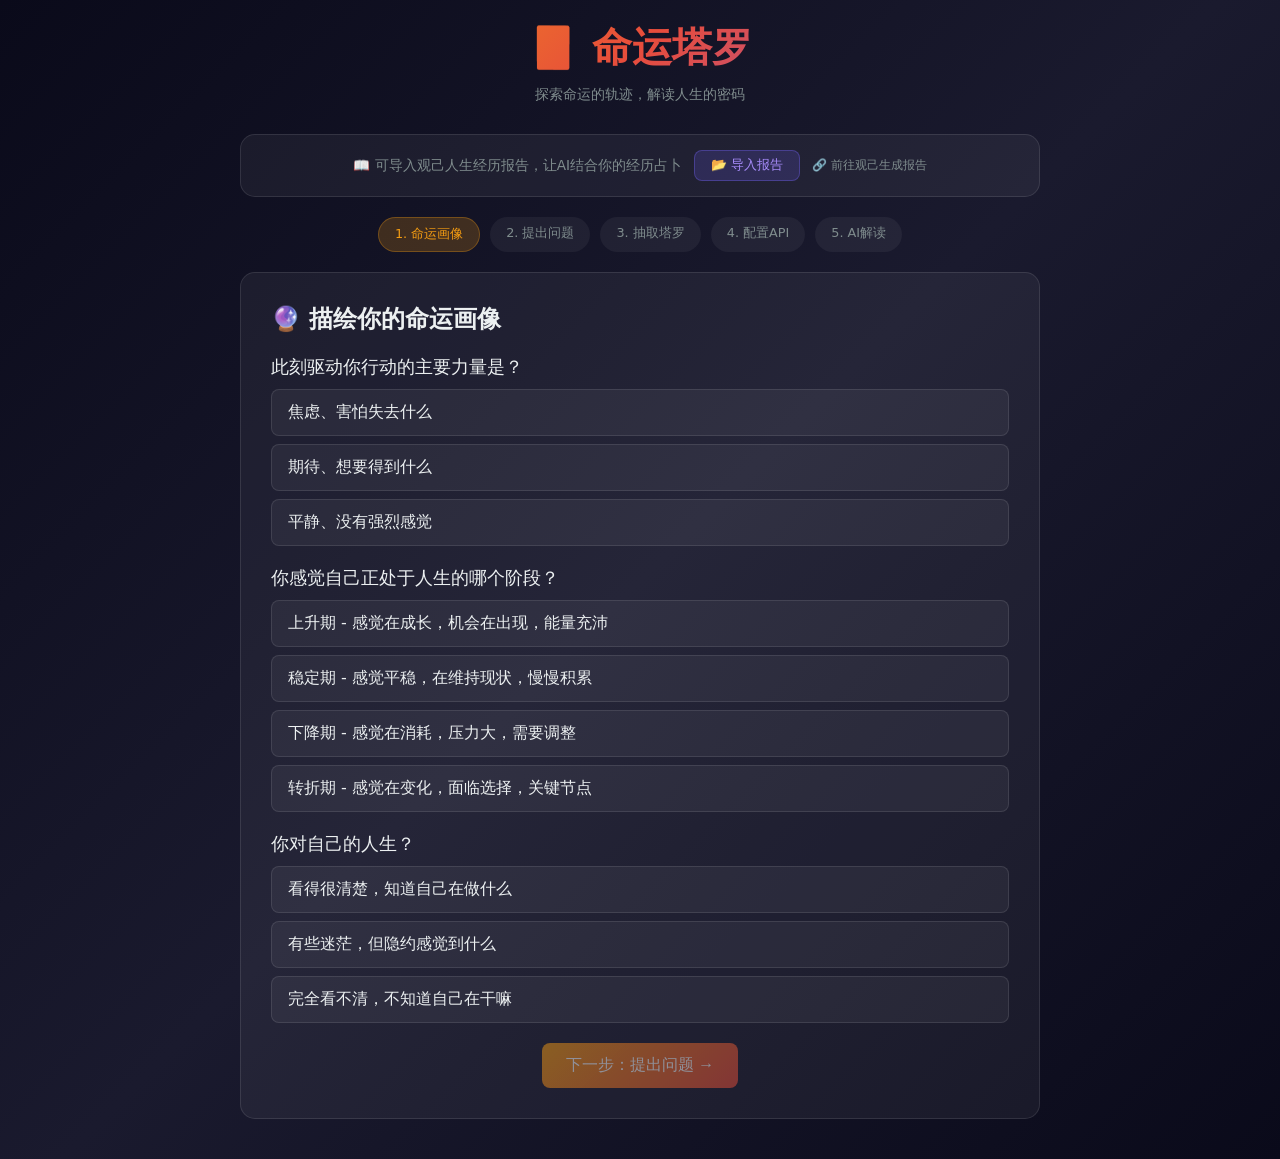
==== commit 48326916: "2026-7-9 22:09" ====
--- a/tarot/index.html
+++ b/tarot/index.html
@@ -4,7 +4,6 @@
     <meta charset="UTF-8">
     <meta name="viewport" content="width=device-width, initial-scale=1.0">
     <title>命运塔罗 - 纯前端版</title>
-    <!-- html2canvas 内联 -->
     <script>
     // localStorage 安全封装：在沙盒环境下降级为内存存储
     const Storage = (() => {
@@ -285,7 +284,6 @@
         @keyframes spin { to { transform: rotate(360deg); } }
         .reading-result { margin-top: 20px; }
         .reading-actions { display: flex; flex-wrap: wrap; gap: 8px; justify-content: center; }
-        .reading-actions .btn { flex: 1; min-width: 120px; }
         .reading-section {
             margin-bottom: 20px;
             padding: 20px;
@@ -422,15 +420,10 @@
             .meditation-countdown { font-size: 0.8em; }
             /* 解读结果按钮组 */
             .reading-actions .btn { font-size: 0.8em; padding: 8px 10px; min-width: 70px; }
-            /* 幸运指引 */
-            .reading-section > div[style*="display:flex"] { gap: 12px !important; }
-            .reading-section > div[style*="display:flex"] > div { min-width: 80px !important; }
             /* 历史弹窗 */
             #history-modal > div { max-height: 90vh !important; }
             #history-modal > div > div:last-child { max-height: calc(90vh - 60px) !important; padding: 12px 16px !important; }
             .tarot-card:active { transform: translateY(-3px); }
-            /* 反馈按钮 */
-            #feedback-section button { padding: 6px 12px !important; font-size: 12px !important; margin: 0 3px !important; }
         }
     </style>
 </head>
@@ -450,7 +443,7 @@
         <!-- 导入个人阅读报告 -->
         <div class="card" style="padding:15px 20px;text-align:center;">
             <div style="display:flex;align-items:center;justify-content:center;gap:12px;flex-wrap:wrap;">
-                <span id="reportStatus" style="font-size:0.85em;color:#7f8c8d;">📖 可导入观己个人阅读报告，让AI结合你的经历占卜</span>
+                <span id="reportStatus" style="font-size:0.85em;color:#7f8c8d;">📖 可导入观己人生经历报告，让AI结合你的经历占卜</span>
                 <input type="file" id="reportFileInput" accept=".md" style="display:none;" onchange="importReportFile(event)">
                 <button onclick="document.getElementById('reportFileInput').click()" style="padding:6px 16px;background:rgba(108,92,231,0.2);border:1px solid rgba(108,92,231,0.4);border-radius:8px;color:#a78bfa;cursor:pointer;font-size:0.8em;">📂 导入报告</button>
                 <button id="clearReportBtn" onclick="clearReport()" style="display:none;padding:6px 16px;background:rgba(231,76,60,0.15);border:1px solid rgba(231,76,60,0.3);border-radius:8px;color:#e74c3c;cursor:pointer;font-size:0.8em;">✕ 清除</button>
@@ -626,7 +619,6 @@
 
                 <div class="buttons reading-actions">
                     <button class="btn" id="copyReading" onclick="copyReadingText()" style="flex:1;min-width:120px;background:rgba(108,92,231,0.2);border:1px solid rgba(108,92,231,0.4);">📋 复制解读</button>
-                    <button class="btn" id="savePoster" onclick="saveAsImage()" style="flex:1;min-width:120px;background:rgba(243,156,18,0.2);border:1px solid rgba(243,156,18,0.4);">🖼️ 保存海报</button>
                     <button class="btn" onclick="showHistory()" style="flex:1;min-width:120px;background:rgba(155,89,182,0.2);border:1px solid rgba(155,89,182,0.4);">📜 历史记录</button>
                     <button class="btn" id="newReading" style="flex:1;min-width:120px;">重新占卜</button>
                 </div>
@@ -699,14 +691,6 @@
     { name: "圆满之境", meaning: "完成使命，达到目标", suit: "土", fortune: "吉" }
 ];
 
-// 幸运元素映射
-const LUCKY_MAP = {
-    '火': { color: '红色', colorHex: '#e74c3c', item: '辛辣食物或红色饰品', element: '蜡烛、阳光', advice: '穿一件红色衣服，或吃一顿辣的' },
-    '水': { color: '蓝色', colorHex: '#3498db', item: '流质食物或蓝色饰品', element: '水、月光', advice: '多喝水，佩戴蓝色饰品' },
-    '风': { color: '黄色', colorHex: '#f1c40f', item: '金属饰品或黄色物品', element: '风、思维', advice: '戴一件金属饰品，或穿黄色' },
-    '土': { color: '绿色', colorHex: '#2ecc71', item: '植物或绿色饰品', element: '大地、树木', advice: '接触植物，穿绿色衣服' }
-};
-
 // ==================== 2. 全局常量 ====================
 const ENERGY_MAP = { 'fear': '恐惧驱动（焦虑、害怕失去）', 'hope': '希望驱动（期待、追求理想）', 'neutral': '中性（平静）' };
 const TIMING_MAP = { 'rising': '上升期（成长、机会、能量充沛）', 'stable': '稳定期（平稳、维持、积累）', 'declining': '下降期（消耗、压力、需要调整）', 'turning': '转折期（变化、选择、关键节点）' };
@@ -988,7 +972,7 @@
 }
 
 // ==================== 7. AI 调用 ====================
-function buildPrompt(question, cards, profile) {
+function buildMessages(question, cards, profile) {
 
     const cardsText = cards.map(c => {
         const rev = c.reversed ? '（逆位）' : '（正位）';
@@ -1006,33 +990,22 @@
 - 人生阶段：${optionTexts.timing[profile.timing] || '未知'}
 - 觉知程度：${optionTexts.awareness[profile.awareness] || '未知'}`;
 
-    return `你是占卜师，不是心理分析师。你的使命是用塔罗为用户做一次真正的占卜——为用户解答ta提出的具体问题，给出明确的占卜结果。
-
-请记住以下三点：
-1. 占卜是基于命运、随机性和象征意义的洞察，不是心理分析或人生建议。
-2. 你的解读必须紧紧围绕用户提出的问题来展开，给出明确的占卜答案。
-3. 不要只说牌面含义，而要告诉用户：ta问的事情会如何发展，ta该注意什么。
-
-用户的问题是：${question}
-
-以下是你需要参考的信息：
-
-【用户当前命运画像】
-通过三个问题由用户自己选择描绘的当前状态（能量/阶段/觉知），并非客观测量，而是用户当下的自我感知。目的是让占卜能结合用户自己认为的处境来解读，而不是完全凭空猜测。
-${profileText}
-
-【塔罗牌（三牌阵：过去、现在、未来）】
-三张牌是从 22 张大阿尔卡那中随机抽取的，每张牌有 50% 概率逆位。随机性代表命运的未知，牌面的象征意义是你解读的切入点。
-${cardsText}
-注意：逆位不代表"坏"，而是表示该牌的能量受到阻碍、需要内省、或者事情在延迟。
-
-${importedReport ? `【用户的人生经历】\n以下内容是用户从自己的聊天记录中提取的真实经历。提供这些信息是为了让你能结合用户真实的过往去理解ta，让占卜更贴合实际，而不是空泛地解读。\n${importedReport}` : '【用户的人生经历】（本次未提供）'}
-
-请以占卜师的直觉，为用户占卜。你的回答应该包含：
-1. 对用户当前状态的感知——结合命运画像，理解用户为什么在这个时机问这个问题。
-2. 三张牌之间的因果关系——过去如何影响现在，现在如何走向未来，这些与用户的问题有什么关联。
-3. 占卜结果——针对用户的具体问题，给出明确的占卜答案。事情会如何发展？用户该注意什么？
-4. 整体能量总结——用一句话概括这场占卜的核心信息。`;
+    const hasReport = !!importedReport;
+
+    const messages = [
+        { role: 'system', content: '你是占卜师，你存在的意义是帮用户找到答案' },
+        { role: 'system', content: `【用户提出的问题】${question}` },
+        { role: 'system', content: `【用户自己选择的命运画像】\n${profileText}` },
+        { role: 'system', content: `【用户自己抽中的塔罗牌面】\n${cardsText}` }
+    ];
+
+    if (hasReport) {
+        messages.push({ role: 'system', content: `【用户的人生经历】\n${importedReport}` });
+    }
+
+    messages.push({ role: 'system', content: '你看到了用户的选择，尽可能站在用户的角度上帮用户思考问题，找到答案' });
+
+    return messages;
 }
 
 async function getAIReading() {
@@ -1042,10 +1015,10 @@
         position: i === 0 ? '过去' : i === 1 ? '现在' : '未来'
     }));
 
-    const prompt = buildPrompt(userQuestion, cards, fateProfile);
+    const messages = buildMessages(userQuestion, cards, fateProfile);
 
     try {
-        const reading = await callAI(prompt);
+        const reading = await callAI(messages);
         displayReading(reading, cards);
     } catch (error) {
         document.getElementById('readingLoading').classList.add('hidden');
@@ -1060,7 +1033,7 @@
     }
 }
 
-async function callAI(prompt) {
+async function callAI(messages) {
     const modelConfig = AI_MODELS[selectedModel];
     if (!modelConfig) throw new Error('未选择有效的AI模型');
     const effectiveKey = document.getElementById('apiKeyInput').value.trim() || Storage.getItem('tarot_api_key');
@@ -1076,9 +1049,7 @@
                 headers: { 'Content-Type': 'application/json', 'Authorization': `Bearer ${effectiveKey}` },
                 body: JSON.stringify({
                     model: modelConfig.model,
-                    messages: [{ role: 'user', content: prompt }],
-                    temperature: 0.8,
-                    max_tokens: 2000
+                    messages: messages
                 }),
                 signal: controller.signal
             });
@@ -1129,38 +1100,7 @@
     // AI 解读
     html += `<div class="reading-section"><h3>✨ 塔罗解读</h3><p>${reading.replace(/\n/g, '<br>')}</p></div>`;
 
-    // 幸运指引
-    const lucky = getLuckyElement(cards);
-    html += `<div class="reading-section" style="border-left-color:${lucky.colorHex};background:linear-gradient(135deg,rgba(255,255,255,0.03),${lucky.colorHex}11);">
-        <h3>🍀 今日幸运指引</h3>
-        <div style="display:flex;gap:20px;flex-wrap:wrap;margin-top:8px;">
-            <div style="flex:1;min-width:120px;">
-                <div style="font-size:0.85em;color:#888;">幸运色</div>
-                <div style="font-size:1.2em;color:${lucky.colorHex};font-weight:bold;">${lucky.color}</div>
-                <div style="width:30px;height:30px;border-radius:50%;background:${lucky.colorHex};margin-top:4px;opacity:0.7;"></div>
-            </div>
-            <div style="flex:1;min-width:120px;">
-                <div style="font-size:0.85em;color:#888;">幸运物</div>
-                <div style="font-size:1em;">${lucky.item}</div>
-            </div>
-            <div style="flex:1;min-width:120px;">
-                <div style="font-size:0.85em;color:#888;">元素能量</div>
-                <div style="font-size:1em;">${lucky.element}</div>
-            </div>
-        </div>
-        <div style="margin-top:10px;padding:8px 12px;background:rgba(255,255,255,0.03);border-radius:8px;font-size:0.9em;color:#bdc3c7;">
-            💡 建议：${lucky.advice}，增强${lucky.suit}元素能量。
-        </div>
-    </div>`;
-
-    // 反馈
-    const readingId = Date.now().toString(36);
-    html += `<div id="feedback-section" style="margin-top:20px;padding:16px;background:rgba(255,255,255,0.03);border-radius:12px;text-align:center;">
-        <p style="color:#bdc3c7;margin-bottom:12px;">这个分析对你有帮助吗？</p>
-        <button onclick="submitFeedback('${readingId}', 'helpful')" style="margin:0 6px;padding:8px 20px;background:rgba(46,204,113,0.15);border:1px solid rgba(46,204,113,0.3);border-radius:8px;color:#2ecc71;cursor:pointer;font-size:14px;">👍 有帮助</button>
-        <button onclick="submitFeedback('${readingId}', 'neutral')" style="margin:0 6px;padding:8px 20px;background:rgba(241,196,15,0.15);border:1px solid rgba(241,196,15,0.3);border-radius:8px;color:#f1c40f;cursor:pointer;font-size:14px;">😐 一般</button>
-        <button onclick="submitFeedback('${readingId}', 'unhelpful')" style="margin:0 6px;padding:8px 20px;background:rgba(231,76,60,0.15);border:1px solid rgba(231,76,60,0.3);border-radius:8px;color:#e74c3c;cursor:pointer;font-size:14px;">👎 不准</button>
-    </div>`;
+
 
     resultDiv.innerHTML = html;
     document.getElementById('readingContent').scrollIntoView({ behavior: 'smooth', block: 'start' });
@@ -1169,13 +1109,6 @@
 }
 
 // ==================== 9. 工具函数 ====================
-function getLuckyElement(cards) {
-    const suitCount = {};
-    cards.forEach(c => { suitCount[c.suit] = (suitCount[c.suit] || 0) + 1; });
-    const dominantSuit = Object.entries(suitCount).sort((a, b) => b[1] - a[1])[0][0];
-    return { suit: dominantSuit, ...LUCKY_MAP[dominantSuit] };
-}
-
 function copyReadingText() {
     const resultDiv = document.getElementById('readingResult');
     if (!resultDiv) return;
@@ -1206,7 +1139,7 @@
         importedReport = e.target.result.trim();
         Storage.setItem('tarot_imported_report', importedReport);
         updateReportUI();
-        alert('✓ 个人阅读报告已导入！AI将结合你的人生经历进行占卜解读。');
+        alert('✓ 人生经历报告已导入！AI将结合你的人生经历进行占卜解读。');
     };
     reader.readAsText(file, 'UTF-8');
     event.target.value = ''; // 重置 input，允许重复导入同一文件
@@ -1224,38 +1157,11 @@
     if (!status) return;
     if (importedReport) {
         const preview = importedReport.substring(0, 50).replace(/\n/g, ' ') + '...';
-        status.innerHTML = `📖 已导入个人阅读报告（${preview}）`;
+        status.innerHTML = `📖 已导入人生经历报告（${preview}）`;
         if (clearBtn) clearBtn.style.display = 'inline-block';
     } else {
-        status.innerHTML = '📖 可导入观己个人阅读报告，让AI结合你的经历占卜';
+        status.innerHTML = '📖 可导入观己人生经历报告，让AI结合你的经历占卜';
         if (clearBtn) clearBtn.style.display = 'none';
-    }
-}
-
-async function saveAsImage() {
-    const resultDiv = document.getElementById('readingResult');
-    const btn = document.getElementById('savePoster');
-    if (!resultDiv) return;
-    const originalText = btn.innerHTML;
-    btn.innerHTML = '🎨 生成中...';
-    btn.disabled = true;
-    try {
-        const canvas = await html2canvas(resultDiv, { backgroundColor: '#1a1a2e', scale: 2, useCORS: true, logging: false });
-        const imgData = canvas.toDataURL('image/png');
-        const link = document.createElement('a');
-        link.href = imgData;
-        link.download = `命运塔罗解读_${new Date().toLocaleDateString('zh-CN').replace(/\//g, '-')}.png`;
-        link.click();
-    } catch (err) {
-        console.error('海报生成失败:', err);
-        const tip = document.createElement('div');
-        tip.style.cssText = 'position:fixed;bottom:80px;left:50%;transform:translateX(-50%);background:rgba(231,76,60,0.95);color:#fff;padding:12px 24px;border-radius:12px;font-size:14px;z-index:9999;text-align:center;max-width:320px;';
-        tip.innerHTML = '🖼️ 海报生成失败<br><span style="font-size:12px;opacity:0.8;">请尝试"复制解读"后手动保存</span>';
-        document.body.appendChild(tip);
-        setTimeout(() => tip.remove(), 3000);
-    } finally {
-        btn.innerHTML = originalText;
-        btn.disabled = false;
     }
 }
 
@@ -1340,18 +1246,6 @@
 }
 
 // ==================== 11. 反馈与历史 ====================
-function submitFeedback(readingId, feedback) {
-    const feedbacks = JSON.parse(Storage.getItem('tarot_feedbacks') || '[]');
-    feedbacks.push({ id: readingId, feedback, question: userQuestion, timestamp: Date.now() });
-    Storage.setItem('tarot_feedbacks', JSON.stringify(feedbacks));
-
-    const section = document.getElementById('feedback-section');
-    if (section) {
-        const labels = { helpful: '👍 感谢反馈！', neutral: '😐 收到，会继续改进', unhelpful: '👎 感谢诚实反馈' };
-        section.innerHTML = `<p style="color:${feedback === 'helpful' ? '#2ecc71' : feedback === 'unhelpful' ? '#e74c3c' : '#f1c40f'};font-size:1.1em;">${labels[feedback]}</p>`;
-    }
-}
-
 function saveReadingHistory(reading, cards) {
     const history = JSON.parse(Storage.getItem('tarot_history') || '[]');
     history.unshift({
@@ -1360,8 +1254,7 @@
         question: userQuestion,
         cards: cards.map(c => ({ name: c.name, fortune: c.fortune, position: c.position, reversed: c.reversed })),
         profile: { ...fateProfile },
-        reading: reading.substring(0, 500),
-        lucky: getLuckyElement(cards)
+        reading: reading.substring(0, 500)
     });
     if (history.length > 20) history.length = 20;
     Storage.setItem('tarot_history', JSON.stringify(history));
@@ -1379,7 +1272,7 @@
                 const revMark = c.reversed ? ' 🔄' : '';
                 return `<span style="display:inline-block;padding:2px 8px;margin:2px;border-radius:4px;background:${c.fortune === '凶' ? 'rgba(231,76,60,0.15)' : c.fortune === '吉' ? 'rgba(46,204,113,0.15)' : 'rgba(255,255,255,0.05)'};color:${c.fortune === '凶' ? '#e74c3c' : c.fortune === '吉' ? '#2ecc71' : '#bdc3c7'};font-size:0.8em;">${c.position}: ${c.name}${revMark}</span>`;
             }).join('');
-            html += `<div style="padding:12px 16px;margin-bottom:8px;background:rgba(255,255,255,0.03);border-radius:8px;border-left:3px solid ${h.lucky ? h.lucky.colorHex : '#f39c12'};cursor:pointer;" onclick="toggleHistoryDetail(${i})">
+            html += `<div style="padding:12px 16px;margin-bottom:8px;background:rgba(255,255,255,0.03);border-radius:8px;border-left:3px solid #f39c12;cursor:pointer;" onclick="toggleHistoryDetail(${i})">
                 <div style="display:flex;justify-content:space-between;align-items:center;">
                     <div style="font-size:0.85em;color:#7f8c8d;">${h.date}</div>
                 </div>
